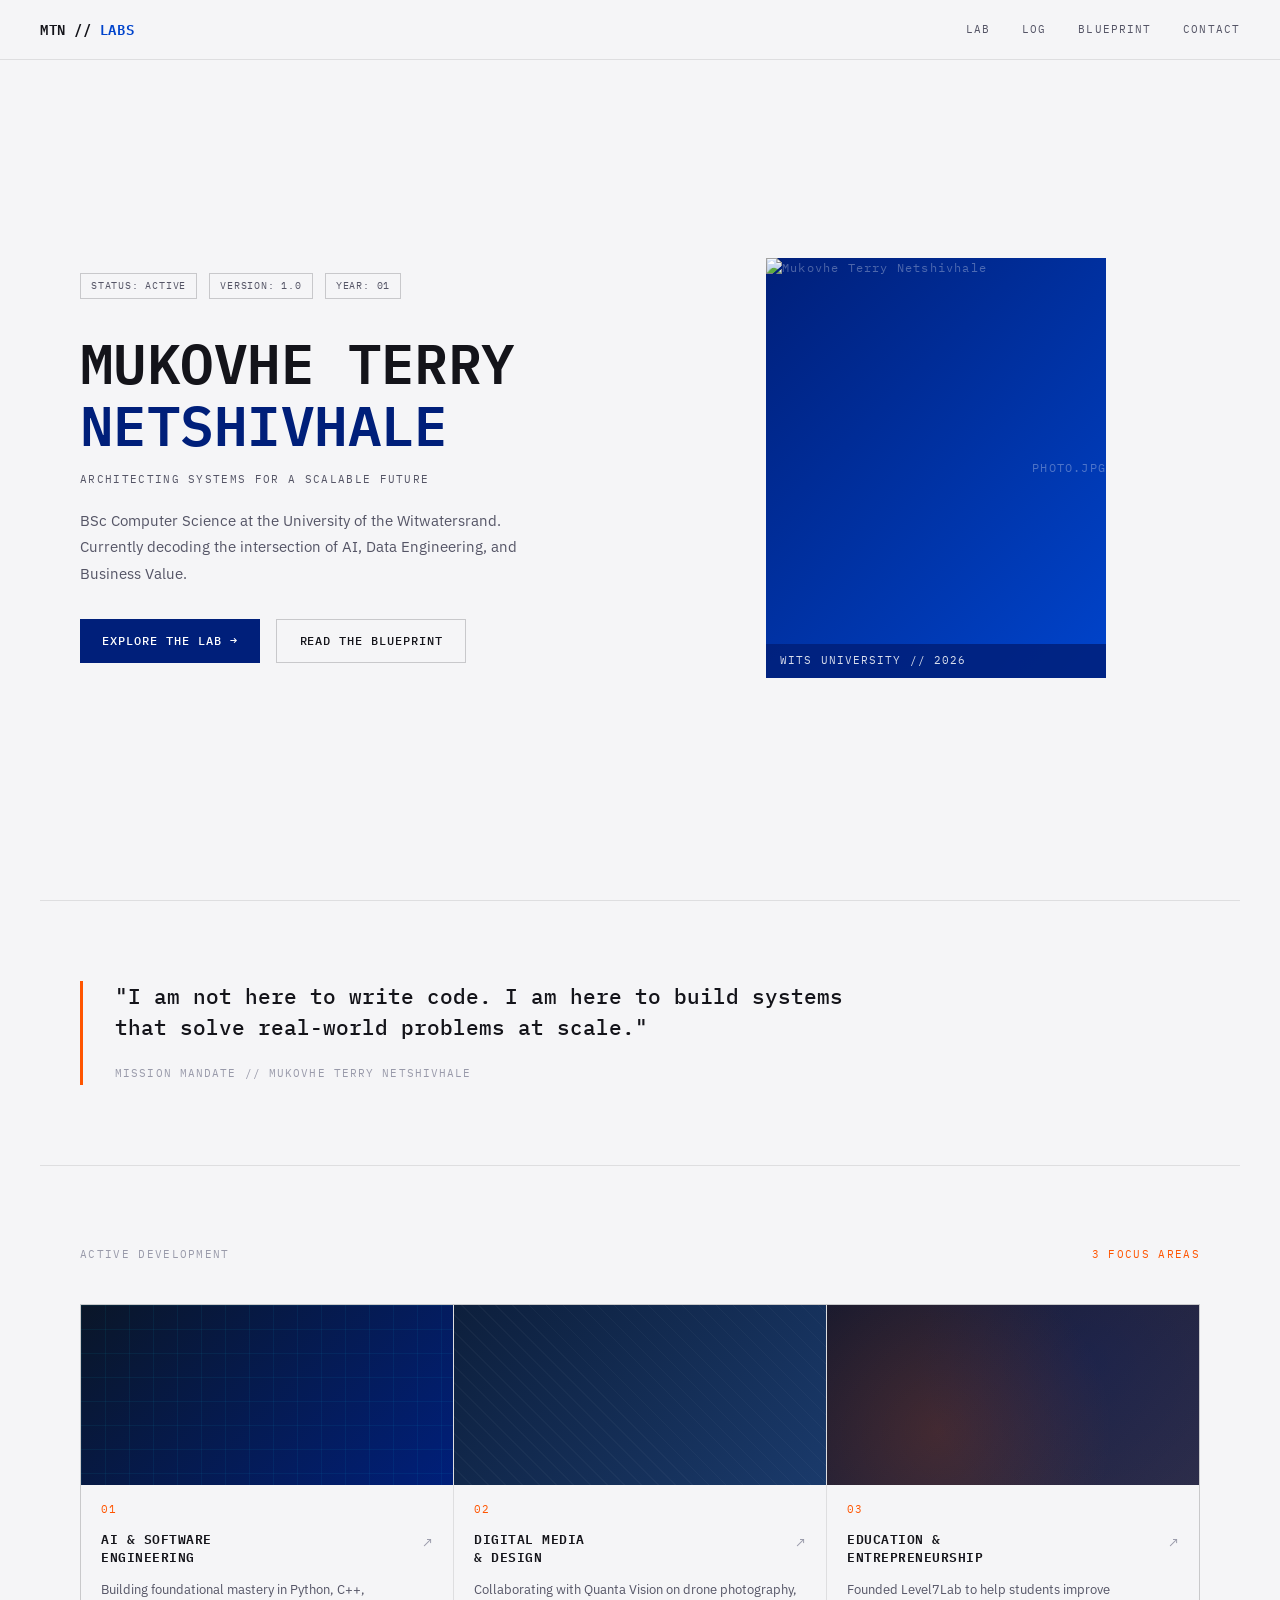
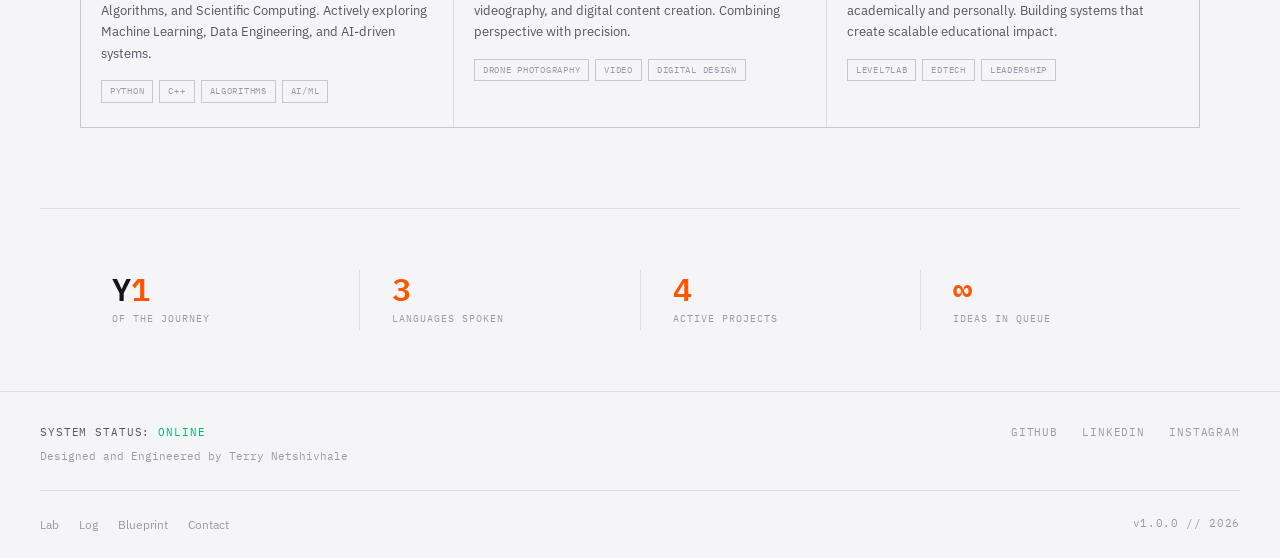
==== index.html @ 5d326236 "Launch portfolio v1.0" ====
<!DOCTYPE html>
<html lang="en">
<head>
<meta charset="UTF-8"/>
<meta name="viewport" content="width=device-width, initial-scale=1.0"/>
<title>MTN // Digital Headquarters</title>
<meta name="description" content="The personal command center for Mukovhe Terry Netshivhale — AI, entrepreneurship, and systemic value creation."/>
<link rel="preconnect" href="https://fonts.googleapis.com">
<link rel="preconnect" href="https://fonts.gstatic.com" crossorigin>
<link href="https://fonts.googleapis.com/css2?family=IBM+Plex+Mono:wght@300;400;500;600&family=IBM+Plex+Sans:wght@300;400;500;600&display=swap" rel="stylesheet">
<link rel="stylesheet" href="style.css"/>
</head>
<body>

<nav class="nav">
  <a href="index.html" class="nav-brand">MTN // <span>LABS</span></a>
  <div class="nav-links">
    <a href="lab.html" class="nav-link">LAB</a>
    <a href="log.html" class="nav-link">LOG</a>
    <a href="blueprint.html" class="nav-link">BLUEPRINT</a>
    <a href="contact.html" class="nav-link">CONTACT</a>
  </div>
  <button class="mobile-toggle" onclick="toggleMenu()">☰</button>
</nav>
<div class="mobile-menu" id="mobileMenu">
  <a href="lab.html">LAB</a>
  <a href="log.html">LOG</a>
  <a href="blueprint.html">BLUEPRINT</a>
  <a href="contact.html">CONTACT</a>
</div>

<main>
  <!-- HERO -->
  <section class="hero">
    <div class="hero-left">
      <div class="status-bar">
        <span class="status-tag">STATUS: ACTIVE</span>
        <span class="status-tag">VERSION: 1.0</span>
        <span class="status-tag">YEAR: 01</span>
      </div>
      <h1 class="hero-name">
        MUKOVHE TERRY<br>
        <span class="name-accent">NETSHIVHALE</span>
      </h1>
      <p class="hero-tagline">ARCHITECTING SYSTEMS FOR A SCALABLE FUTURE</p>
      <p class="hero-desc">BSc Computer Science at the University of the Witwatersrand. Currently decoding the intersection of AI, Data Engineering, and Business Value.</p>
      <div class="hero-ctas">
        <a href="lab.html" class="btn-primary">EXPLORE THE LAB →</a>
        <a href="blueprint.html" class="btn-outline">READ THE BLUEPRINT</a>
      </div>
    </div>
    <div class="hero-right">
      <div class="photo-frame">
        <!-- Replace 'photo.jpg' with your actual image file -->
        <img src="photo.jpg" alt="Mukovhe Terry Netshivhale" class="hero-photo" onerror="this.parentElement.classList.add('photo-placeholder')"/>
        <div class="photo-label">WITS UNIVERSITY // 2026</div>
      </div>
    </div>
  </section>

  <!-- MISSION -->
  <section class="mission reveal">
    <div class="mission-quote">
      <blockquote>"I am not here to write code. I am here to build systems that solve real-world problems at scale."</blockquote>
      <cite>MISSION MANDATE // MUKOVHE TERRY NETSHIVHALE</cite>
    </div>
  </section>

  <!-- FOCUS AREAS -->
  <section class="focus reveal">
    <div class="section-header">
      <span class="section-label">ACTIVE DEVELOPMENT</span>
      <span class="section-label orange">3 FOCUS AREAS</span>
    </div>
    <div class="focus-grid">
      <div class="focus-card">
        <div class="focus-img" style="background:linear-gradient(135deg,#0a1628,#001f7a);">
          <div class="circuit-bg"></div>
        </div>
        <div class="focus-num orange">01</div>
        <div class="focus-content">
          <div class="focus-title-row">
            <h3>AI &amp; SOFTWARE<br>ENGINEERING</h3>
            <span class="arrow">↗</span>
          </div>
          <p>Building foundational mastery in Python, C++, Algorithms, and Scientific Computing. Actively exploring Machine Learning, Data Engineering, and AI-driven systems.</p>
          <div class="tags">
            <span class="tag">PYTHON</span>
            <span class="tag">C++</span>
            <span class="tag">ALGORITHMS</span>
            <span class="tag">AI/ML</span>
          </div>
        </div>
      </div>
      <div class="focus-card">
        <div class="focus-img" style="background:linear-gradient(135deg,#0d1f3c,#1a3a6b);">
          <div class="grid-bg"></div>
        </div>
        <div class="focus-num orange">02</div>
        <div class="focus-content">
          <div class="focus-title-row">
            <h3>DIGITAL MEDIA<br>&amp; DESIGN</h3>
            <span class="arrow">↗</span>
          </div>
          <p>Collaborating with Quanta Vision on drone photography, videography, and digital content creation. Combining perspective with precision.</p>
          <div class="tags">
            <span class="tag">DRONE PHOTOGRAPHY</span>
            <span class="tag">VIDEO</span>
            <span class="tag">DIGITAL DESIGN</span>
          </div>
        </div>
      </div>
      <div class="focus-card">
        <div class="focus-img" style="background:linear-gradient(135deg,#1a1a2e,#2d2d4a);">
          <div class="network-bg"></div>
        </div>
        <div class="focus-num orange">03</div>
        <div class="focus-content">
          <div class="focus-title-row">
            <h3>EDUCATION &amp;<br>ENTREPRENEURSHIP</h3>
            <span class="arrow">↗</span>
          </div>
          <p>Founded Level7Lab to help students improve academically and personally. Building systems that create scalable educational impact.</p>
          <div class="tags">
            <span class="tag">LEVEL7LAB</span>
            <span class="tag">EDTECH</span>
            <span class="tag">LEADERSHIP</span>
          </div>
        </div>
      </div>
    </div>
  </section>

  <!-- QUICK STATS -->
  <section class="stats reveal">
    <div class="stat-item">
      <div class="stat-num">Y<span class="orange">1</span></div>
      <div class="stat-label">OF THE JOURNEY</div>
    </div>
    <div class="stat-divider"></div>
    <div class="stat-item">
      <div class="stat-num"><span class="orange">3</span></div>
      <div class="stat-label">LANGUAGES SPOKEN</div>
    </div>
    <div class="stat-divider"></div>
    <div class="stat-item">
      <div class="stat-num"><span class="orange">4</span></div>
      <div class="stat-label">ACTIVE PROJECTS</div>
    </div>
    <div class="stat-divider"></div>
    <div class="stat-item">
      <div class="stat-num"><span class="orange">∞</span></div>
      <div class="stat-label">IDEAS IN QUEUE</div>
    </div>
  </section>
</main>

<footer class="footer">
  <div class="footer-top">
    <div class="footer-status">
      <span class="system-status">SYSTEM STATUS: <span class="online">ONLINE</span></span>
      <span class="footer-credit">Designed and Engineered by Terry Netshivhale</span>
    </div>
    <div class="footer-socials">
      <a href="https://github.com/terrynets" target="_blank" rel="noopener">GITHUB</a>
      <a href="https://linkedin.com/in/mukovhe-netshivhale" target="_blank" rel="noopener">LINKEDIN</a>
      <a href="https://instagram.com/terrynets" target="_blank" rel="noopener">INSTAGRAM</a>
    </div>
  </div>
  <div class="footer-bottom">
    <div class="footer-nav">
      <a href="lab.html">Lab</a>
      <a href="log.html">Log</a>
      <a href="blueprint.html">Blueprint</a>
      <a href="contact.html">Contact</a>
    </div>
    <span class="footer-version">v1.0.0 // 2026</span>
  </div>
</footer>

<script src="main.js"></script>
</body>
</html>
---- style.css ----
/* ==========================================
   MTN // DIGITAL HEADQUARTERS — STYLESHEET
   Terry Netshivhale · terrynets.github.io
   ========================================== */

:root {
  --bg: #f5f5f7;
  --surface: #ffffff;
  --surface2: #eef0f3;
  --border: rgba(20,20,26,0.1);
  --border-strong: rgba(20,20,26,0.2);
  --text: #14141a;
  --text-muted: #555566;
  --text-dim: #999aaa;
  --orange: #ff5500;
  --blue: #001f7a;
  --blue-mid: #0044cc;
  --green: #00b86b;
  --font-mono: 'IBM Plex Mono', monospace;
  --font-sans: 'IBM Plex Sans', sans-serif;
}

*, *::before, *::after { box-sizing: border-box; margin: 0; padding: 0; }
html { scroll-behavior: smooth; }

body {
  background: var(--bg);
  color: var(--text);
  font-family: var(--font-sans);
  font-size: 16px;
  line-height: 1.6;
  overflow-x: hidden;
}

/* ========== NAV ========== */
.nav {
  position: fixed;
  top: 0; left: 0; right: 0;
  z-index: 100;
  background: rgba(245,245,247,0.92);
  backdrop-filter: blur(12px);
  border-bottom: 1px solid var(--border);
  padding: 0 2.5rem;
  height: 60px;
  display: flex;
  align-items: center;
  justify-content: space-between;
}

.nav-brand {
  font-family: var(--font-mono);
  font-size: 14px;
  font-weight: 600;
  color: var(--text);
  text-decoration: none;
  letter-spacing: 0.04em;
}
.nav-brand span { color: var(--blue-mid); }

.nav-links {
  display: flex;
  gap: 2rem;
  list-style: none;
}

.nav-link {
  font-family: var(--font-mono);
  font-size: 11px;
  color: var(--text-muted);
  text-decoration: none;
  letter-spacing: 0.1em;
  transition: color 0.2s;
}
.nav-link:hover, .nav-link.active { color: var(--text); }
.nav-link.active { border-bottom: 2px solid var(--orange); padding-bottom: 2px; }

.mobile-toggle {
  display: none;
  background: none;
  border: none;
  font-size: 20px;
  cursor: pointer;
  color: var(--text);
}

.mobile-menu {
  display: none;
  position: fixed;
  top: 60px; left: 0; right: 0;
  background: var(--surface);
  border-bottom: 1px solid var(--border);
  padding: 1.5rem 2.5rem;
  flex-direction: column;
  gap: 1.25rem;
  z-index: 99;
}
.mobile-menu.open { display: flex; }
.mobile-menu a {
  font-family: var(--font-mono);
  font-size: 13px;
  color: var(--text-muted);
  text-decoration: none;
  letter-spacing: 0.1em;
}

/* ========== HERO ========== */
.hero {
  min-height: 100vh;
  padding: 100px 2.5rem 4rem;
  max-width: 1200px;
  margin: 0 auto;
  display: grid;
  grid-template-columns: 1fr 1fr;
  gap: 4rem;
  align-items: center;
}

.status-bar {
  display: flex;
  gap: 0.75rem;
  flex-wrap: wrap;
  margin-bottom: 2rem;
}
.status-tag {
  font-family: var(--font-mono);
  font-size: 10px;
  padding: 4px 10px;
  border: 1px solid var(--border-strong);
  color: var(--text-muted);
  letter-spacing: 0.08em;
}

.hero-name {
  font-family: var(--font-mono);
  font-size: clamp(2rem, 5vw, 3.5rem);
  font-weight: 600;
  line-height: 1.1;
  letter-spacing: -0.01em;
  margin-bottom: 1rem;
}
.name-accent { color: var(--blue); }

.hero-tagline {
  font-family: var(--font-mono);
  font-size: 11px;
  color: var(--text-muted);
  letter-spacing: 0.12em;
  margin-bottom: 1.25rem;
}

.hero-desc {
  font-size: 15px;
  color: var(--text-muted);
  line-height: 1.75;
  max-width: 480px;
  margin-bottom: 2rem;
}

.hero-ctas {
  display: flex;
  gap: 1rem;
  flex-wrap: wrap;
}

.btn-primary {
  display: inline-flex;
  align-items: center;
  padding: 0.7rem 1.4rem;
  background: var(--blue);
  color: #fff;
  font-family: var(--font-mono);
  font-size: 12px;
  font-weight: 500;
  letter-spacing: 0.08em;
  text-decoration: none;
  border: none;
  cursor: pointer;
  transition: all 0.2s;
}
.btn-primary:hover { background: var(--blue-mid); transform: translateY(-2px); }

.btn-outline {
  display: inline-flex;
  align-items: center;
  padding: 0.7rem 1.4rem;
  background: transparent;
  color: var(--text);
  font-family: var(--font-mono);
  font-size: 12px;
  font-weight: 500;
  letter-spacing: 0.08em;
  text-decoration: none;
  border: 1px solid var(--border-strong);
  transition: all 0.2s;
}
.btn-outline:hover { border-color: var(--blue); color: var(--blue); }

/* PHOTO */
.hero-right { display: flex; justify-content: center; }
.photo-frame {
  position: relative;
  width: 340px;
  max-width: 100%;
}
.hero-photo {
  width: 100%;
  height: 420px;
  object-fit: cover;
  object-position: top;
  display: block;
  filter: grayscale(10%);
}
.photo-placeholder {
  width: 340px;
  height: 420px;
  background: linear-gradient(135deg, var(--blue), #0044cc);
  display: flex;
  align-items: center;
  justify-content: center;
  color: rgba(255,255,255,0.3);
  font-family: var(--font-mono);
  font-size: 12px;
  letter-spacing: 0.1em;
}
.photo-placeholder::after { content: 'PHOTO.JPG'; }
.photo-label {
  position: absolute;
  bottom: 0; left: 0; right: 0;
  background: rgba(0,31,122,0.85);
  color: rgba(255,255,255,0.85);
  font-family: var(--font-mono);
  font-size: 11px;
  letter-spacing: 0.1em;
  padding: 8px 14px;
}

/* ========== MISSION ========== */
.mission {
  border-top: 1px solid var(--border);
  padding: 5rem 2.5rem;
  max-width: 1200px;
  margin: 0 auto;
}
.mission-quote {
  border-left: 3px solid var(--orange);
  padding-left: 2rem;
  max-width: 800px;
}
.mission-quote blockquote {
  font-family: var(--font-mono);
  font-size: clamp(1rem, 2.5vw, 1.3rem);
  font-weight: 500;
  line-height: 1.5;
  color: var(--text);
  margin-bottom: 1rem;
}
.mission-quote cite {
  font-family: var(--font-mono);
  font-size: 11px;
  color: var(--text-dim);
  letter-spacing: 0.1em;
  font-style: normal;
}

/* ========== FOCUS ========== */
.focus {
  border-top: 1px solid var(--border);
  padding: 5rem 2.5rem;
  max-width: 1200px;
  margin: 0 auto;
}
.section-header {
  display: flex;
  justify-content: space-between;
  align-items: center;
  margin-bottom: 2.5rem;
}
.section-label {
  font-family: var(--font-mono);
  font-size: 11px;
  color: var(--text-dim);
  letter-spacing: 0.12em;
}
.section-label.orange { color: var(--orange); }

.focus-grid {
  display: grid;
  grid-template-columns: repeat(3, 1fr);
  gap: 1px;
  background: var(--border);
  border: 1px solid var(--border);
}

.focus-card {
  background: var(--bg);
  transition: background 0.2s;
  overflow: hidden;
}
.focus-card:hover { background: var(--surface); }

.focus-img {
  height: 180px;
  position: relative;
  overflow: hidden;
}
.circuit-bg {
  position: absolute;
  inset: 0;
  background-image:
    linear-gradient(rgba(0,229,255,0.06) 1px, transparent 1px),
    linear-gradient(90deg, rgba(0,229,255,0.06) 1px, transparent 1px);
  background-size: 24px 24px;
}
.grid-bg {
  position: absolute;
  inset: 0;
  background-image: repeating-linear-gradient(
    45deg, rgba(255,255,255,0.03) 0px, rgba(255,255,255,0.03) 1px,
    transparent 1px, transparent 12px
  );
}
.network-bg {
  position: absolute;
  inset: 0;
  background: radial-gradient(circle at 30% 70%, rgba(255,85,0,0.15) 0%, transparent 60%),
              radial-gradient(circle at 70% 30%, rgba(0,31,122,0.2) 0%, transparent 60%);
}

.focus-num {
  font-family: var(--font-mono);
  font-size: 11px;
  letter-spacing: 0.1em;
  padding: 1rem 1.25rem 0;
}
.focus-content { padding: 0.75rem 1.25rem 1.5rem; }
.focus-title-row {
  display: flex;
  justify-content: space-between;
  align-items: flex-start;
  margin-bottom: 0.75rem;
}
.focus-title-row h3 {
  font-family: var(--font-mono);
  font-size: 13px;
  font-weight: 600;
  letter-spacing: 0.04em;
  line-height: 1.4;
}
.arrow { color: var(--text-dim); font-size: 14px; margin-top: 2px; }
.focus-card:hover .arrow { color: var(--orange); }
.focus-content p {
  font-size: 13px;
  color: var(--text-muted);
  line-height: 1.65;
  margin-bottom: 1rem;
}

/* TAGS */
.tags { display: flex; flex-wrap: wrap; gap: 6px; }
.tag {
  font-family: var(--font-mono);
  font-size: 9px;
  padding: 3px 8px;
  border: 1px solid var(--border-strong);
  color: var(--text-dim);
  letter-spacing: 0.08em;
}

/* ========== STATS ========== */
.stats {
  border-top: 1px solid var(--border);
  padding: 3rem 2.5rem;
  max-width: 1200px;
  margin: 0 auto;
  display: flex;
  align-items: center;
  gap: 0;
}
.stat-item { flex: 1; padding: 1rem 2rem; }
.stat-divider { width: 1px; height: 60px; background: var(--border); }
.stat-num {
  font-family: var(--font-mono);
  font-size: 2rem;
  font-weight: 600;
  line-height: 1;
  margin-bottom: 0.4rem;
}
.stat-label {
  font-family: var(--font-mono);
  font-size: 10px;
  color: var(--text-dim);
  letter-spacing: 0.1em;
}

/* ========== PAGE COMMON ========== */
.page-main {
  padding-top: 80px;
  max-width: 1200px;
  margin: 0 auto;
  padding-left: 2.5rem;
  padding-right: 2.5rem;
  padding-bottom: 5rem;
}
.page-header {
  padding: 4rem 0 3rem;
  border-bottom: 1px solid var(--border);
  margin-bottom: 3rem;
}
.page-eyebrow {
  font-family: var(--font-mono);
  font-size: 11px;
  color: var(--orange);
  letter-spacing: 0.12em;
  margin-bottom: 0.75rem;
}
.page-title {
  font-family: var(--font-mono);
  font-size: clamp(2rem, 5vw, 3.5rem);
  font-weight: 600;
  letter-spacing: -0.01em;
  margin-bottom: 1rem;
}
.page-sub {
  font-size: 15px;
  color: var(--text-muted);
  max-width: 560px;
  line-height: 1.7;
}

/* ========== PROJECTS (LAB) ========== */
.projects {
  display: grid;
  grid-template-columns: 1fr 1fr;
  gap: 1px;
  background: var(--border);
  border: 1px solid var(--border);
  margin-bottom: 4rem;
}
.project-card {
  background: var(--bg);
  padding: 2rem;
  transition: background 0.2s;
}
.project-card:hover { background: var(--surface); }
.project-top {
  display: flex;
  align-items: center;
  gap: 8px;
  margin-bottom: 1rem;
}
.project-lang {
  font-family: var(--font-mono);
  font-size: 10px;
  letter-spacing: 0.1em;
  font-weight: 600;
}
.project-dot { color: var(--text-dim); }
.project-status {
  font-family: var(--font-mono);
  font-size: 10px;
  letter-spacing: 0.08em;
}
.project-status.in-progress { color: var(--text-dim); }
.project-status.active { color: var(--green); }
.project-arrow { margin-left: auto; color: var(--text-dim); font-size: 14px; }
.project-card:hover .project-arrow { color: var(--orange); }
.project-name {
  font-family: var(--font-mono);
  font-size: 14px;
  font-weight: 600;
  letter-spacing: 0.04em;
  margin-bottom: 0.75rem;
}
.project-desc {
  font-size: 13px;
  color: var(--text-muted);
  line-height: 1.65;
}

/* QUEUED */
.coming-next { margin-top: 1rem; }
.queued-list {
  border: 1px solid var(--border);
}
.queued-item {
  display: flex;
  align-items: center;
  gap: 1.5rem;
  padding: 1.1rem 1.5rem;
  border-bottom: 1px solid var(--border);
  transition: background 0.2s;
}
.queued-item:last-child { border-bottom: none; }
.queued-item:hover { background: var(--surface); }
.queued-num {
  font-family: var(--font-mono);
  font-size: 11px;
  color: var(--text-dim);
  min-width: 24px;
}
.queued-name {
  font-family: var(--font-mono);
  font-size: 13px;
  font-weight: 500;
  flex: 1;
}
.queued-tag {
  font-family: var(--font-mono);
  font-size: 10px;
  color: var(--text-dim);
  letter-spacing: 0.08em;
  padding: 2px 8px;
  border: 1px solid var(--border);
}

/* ========== LOG ========== */
.log-entries { display: flex; flex-direction: column; }
.log-entry {
  display: grid;
  grid-template-columns: 140px 1fr;
  gap: 2rem;
  padding: 2rem 0;
  border-bottom: 1px solid var(--border);
}
.log-entry:first-child { border-top: 1px solid var(--border); }
.log-date {
  font-family: var(--font-mono);
  font-size: 11px;
  color: var(--text-dim);
  letter-spacing: 0.08em;
  padding-top: 4px;
}
.log-title {
  font-family: var(--font-mono);
  font-size: 14px;
  font-weight: 600;
  letter-spacing: 0.02em;
  margin-bottom: 0.6rem;
}
.log-text {
  font-size: 14px;
  color: var(--text-muted);
  line-height: 1.75;
  margin-bottom: 0.75rem;
}

/* ========== BLUEPRINT ========== */
.blueprint-section { display: flex; flex-direction: column; gap: 2.5rem; }
.bp-block {
  border: 1px solid var(--border);
}
.bp-header {
  display: flex;
  justify-content: space-between;
  align-items: center;
  padding: 1rem 1.5rem;
  border-bottom: 1px solid var(--border);
  background: var(--surface2);
}
.bp-label {
  font-family: var(--font-mono);
  font-size: 11px;
  color: var(--text-dim);
  letter-spacing: 0.1em;
}
.bp-label.blue { color: var(--blue-mid); }
.module-list { }
.module-item {
  display: flex;
  align-items: center;
  padding: 0.9rem 1.5rem;
  border-bottom: 1px solid var(--border);
  gap: 1.25rem;
  transition: background 0.15s;
}
.module-item:last-child { border-bottom: none; }
.module-item:hover { background: var(--surface); }
.mod-num {
  font-family: var(--font-mono);
  font-size: 11px;
  color: var(--text-dim);
  min-width: 28px;
}
.mod-name {
  font-size: 14px;
  color: var(--text);
  flex: 1;
}
.mod-status {
  font-family: var(--font-mono);
  font-size: 10px;
  letter-spacing: 0.08em;
}
.mod-status.active { color: var(--orange); }
.mod-status.queued { color: var(--text-dim); }
.mod-status.exploring { color: var(--blue-mid); }

/* ========== CONTACT ========== */
.contact-section { }
.contact-grid {
  display: grid;
  grid-template-columns: 1fr 1fr;
  gap: 4rem;
  align-items: start;
}

.form-note {
  font-size: 13px;
  color: var(--text-muted);
  line-height: 1.7;
  margin-bottom: 1.75rem;
  padding: 1rem 1.25rem;
  border: 1px solid var(--border);
  background: var(--surface2);
  font-family: var(--font-mono);
}
.form-group { margin-bottom: 1.25rem; }
.form-label {
  display: block;
  font-family: var(--font-mono);
  font-size: 10px;
  color: var(--text-dim);
  letter-spacing: 0.1em;
  margin-bottom: 0.4rem;
}
.form-input {
  width: 100%;
  padding: 0.7rem 1rem;
  background: var(--surface);
  border: 1px solid var(--border-strong);
  color: var(--text);
  font-family: var(--font-sans);
  font-size: 14px;
  outline: none;
  transition: border-color 0.2s;
}
.form-input:focus { border-color: var(--blue); }
.form-select { appearance: none; cursor: pointer; }
.form-textarea { resize: vertical; min-height: 120px; }
.send-btn {
  width: 100%;
  justify-content: center;
  font-size: 13px;
  padding: 1rem;
  margin-top: 0.5rem;
}
.form-disclaimer {
  font-family: var(--font-mono);
  font-size: 10px;
  color: var(--text-dim);
  line-height: 1.6;
  margin-top: 0.75rem;
  letter-spacing: 0.04em;
}

.contact-links {
  border: 1px solid var(--border);
  margin-bottom: 1.5rem;
}
.contact-link-item {
  display: flex;
  align-items: center;
  justify-content: space-between;
  padding: 1.1rem 1.5rem;
  border-bottom: 1px solid var(--border);
  text-decoration: none;
  color: var(--text);
  transition: background 0.2s;
}
.contact-link-item:last-child { border-bottom: none; }
.contact-link-item:hover { background: var(--surface2); }
.cl-label {
  font-family: var(--font-mono);
  font-size: 10px;
  color: var(--text-dim);
  letter-spacing: 0.08em;
  margin-bottom: 3px;
}
.cl-value {
  font-size: 14px;
  font-weight: 500;
}
.cl-arrow {
  font-size: 14px;
  color: var(--text-dim);
  transition: transform 0.2s, color 0.2s;
}
.contact-link-item:hover .cl-arrow { transform: translate(3px,-3px); color: var(--orange); }

.availability-card {
  border: 1px solid var(--border);
  padding: 1.5rem;
  background: var(--surface);
}
.av-label {
  font-family: var(--font-mono);
  font-size: 10px;
  color: var(--text-dim);
  letter-spacing: 0.1em;
  margin-bottom: 1rem;
}
.av-status {
  font-size: 13px;
  color: var(--text-muted);
  margin-bottom: 0.5rem;
  font-family: var(--font-mono);
}

/* ========== FOOTER ========== */
.footer {
  border-top: 1px solid var(--border);
  padding: 2rem 2.5rem 1.5rem;
}
.footer-top {
  display: flex;
  justify-content: space-between;
  align-items: flex-start;
  margin-bottom: 1.5rem;
  padding-bottom: 1.5rem;
  border-bottom: 1px solid var(--border);
}
.system-status {
  display: block;
  font-family: var(--font-mono);
  font-size: 11px;
  color: var(--text-muted);
  letter-spacing: 0.08em;
  margin-bottom: 0.4rem;
}
.footer-credit {
  font-family: var(--font-mono);
  font-size: 11px;
  color: var(--text-dim);
  display: block;
}
.footer-socials {
  display: flex;
  gap: 1.5rem;
}
.footer-socials a {
  font-family: var(--font-mono);
  font-size: 11px;
  color: var(--text-dim);
  text-decoration: none;
  letter-spacing: 0.08em;
  transition: color 0.2s;
}
.footer-socials a:hover { color: var(--orange); }
.footer-bottom {
  display: flex;
  justify-content: space-between;
  align-items: center;
}
.footer-nav { display: flex; gap: 1.25rem; }
.footer-nav a {
  font-size: 12px;
  color: var(--text-dim);
  text-decoration: none;
  transition: color 0.2s;
}
.footer-nav a:hover { color: var(--text); }
.footer-version {
  font-family: var(--font-mono);
  font-size: 11px;
  color: var(--text-dim);
  letter-spacing: 0.06em;
}

/* ========== UTILITIES ========== */
.orange { color: var(--orange); }
.blue { color: var(--blue-mid); }
.online { color: var(--green); }

.reveal {
  opacity: 0;
  transform: translateY(24px);
  transition: opacity 0.6s ease, transform 0.6s ease;
}
.reveal.visible {
  opacity: 1;
  transform: translateY(0);
}

/* ========== RESPONSIVE ========== */
@media (max-width: 900px) {
  .hero { grid-template-columns: 1fr; gap: 2.5rem; padding-top: 90px; }
  .hero-right { order: -1; }
  .photo-frame { width: 100%; max-width: 340px; }
  .focus-grid { grid-template-columns: 1fr; }
  .projects { grid-template-columns: 1fr; }
  .contact-grid { grid-template-columns: 1fr; gap: 2rem; }
  .stats { flex-wrap: wrap; }
  .stat-divider { display: none; }
  .stat-item { min-width: 45%; }
}

@media (max-width: 640px) {
  .nav { padding: 0 1.25rem; }
  .nav-links { display: none; }
  .mobile-toggle { display: block; }
  .hero { padding: 80px 1.25rem 3rem; }
  .mission, .focus, .stats { padding-left: 1.25rem; padding-right: 1.25rem; }
  .page-main { padding-left: 1.25rem; padding-right: 1.25rem; }
  .log-entry { grid-template-columns: 1fr; gap: 0.5rem; }
  .footer { padding: 1.5rem 1.25rem; }
  .footer-top { flex-direction: column; gap: 1rem; }
  .bp-header { flex-direction: column; align-items: flex-start; gap: 4px; }
}
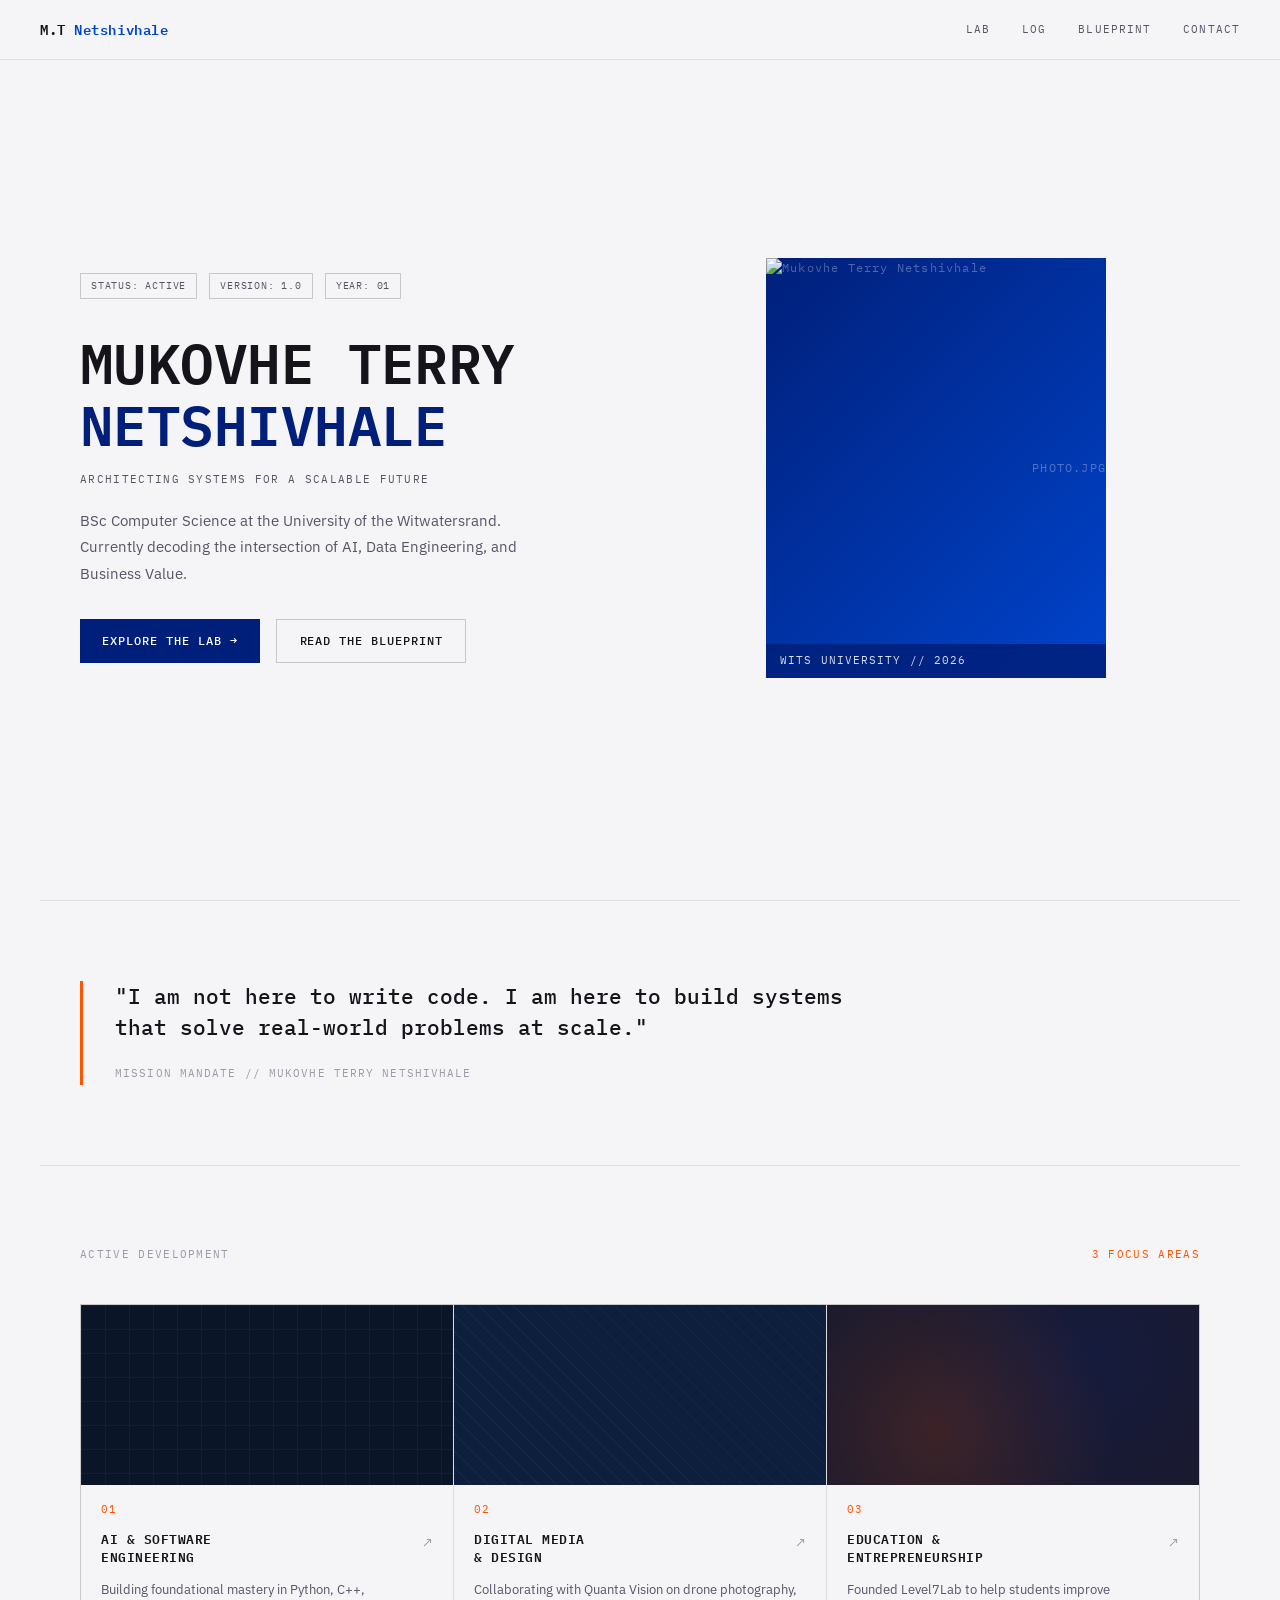
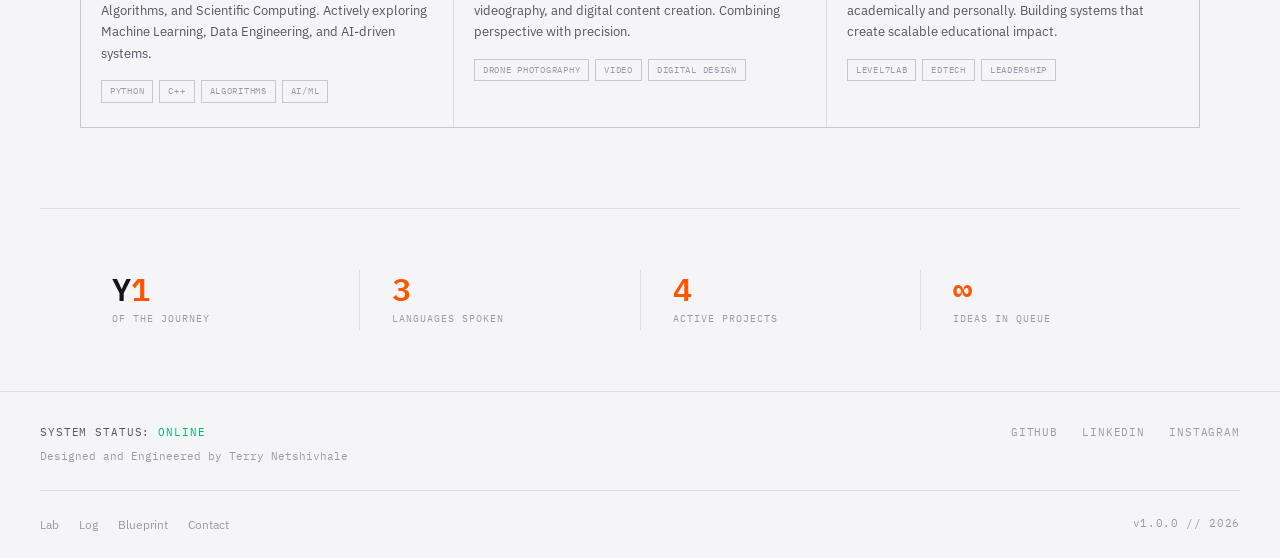
==== commit cc078a7b: "Update index.html" ====
--- a/index.html
+++ b/index.html
@@ -13,7 +13,7 @@
 <body>
 
 <nav class="nav">
-  <a href="index.html" class="nav-brand">MTN // <span>LABS</span></a>
+  <a href="index.html" class="nav-brand">M.T <span>Netshivhale</span></a>
   <div class="nav-links">
     <a href="lab.html" class="nav-link">LAB</a>
     <a href="log.html" class="nav-link">LOG</a>
@@ -51,8 +51,7 @@
     </div>
     <div class="hero-right">
       <div class="photo-frame">
-        <!-- Replace 'photo.jpg' with your actual image file -->
-        <img src="photo.jpg" alt="Mukovhe Terry Netshivhale" class="hero-photo" onerror="this.parentElement.classList.add('photo-placeholder')"/>
+        <img src="https://i.imgur.com/zWP3Snd.jpeg" alt="Mukovhe Terry Netshivhale" class="hero-photo" onerror="this.parentElement.classList.add('photo-placeholder')"/>
         <div class="photo-label">WITS UNIVERSITY // 2026</div>
       </div>
     </div>
@@ -74,7 +73,7 @@
     </div>
     <div class="focus-grid">
       <div class="focus-card">
-        <div class="focus-img" style="background:linear-gradient(135deg,#0a1628,#001f7a);">
+        <div class="focus-img" style="background-image: url('./images/ai-engineering.jpg'); background-size: cover; background-position: center; background-color: #0a1628;">
           <div class="circuit-bg"></div>
         </div>
         <div class="focus-num orange">01</div>
@@ -93,7 +92,7 @@
         </div>
       </div>
       <div class="focus-card">
-        <div class="focus-img" style="background:linear-gradient(135deg,#0d1f3c,#1a3a6b);">
+        <div class="focus-img" style="background-image: url('./images/digital-media.jpg'); background-size: cover; background-position: center; background-color: #0d1f3c;">
           <div class="grid-bg"></div>
         </div>
         <div class="focus-num orange">02</div>
@@ -111,7 +110,7 @@
         </div>
       </div>
       <div class="focus-card">
-        <div class="focus-img" style="background:linear-gradient(135deg,#1a1a2e,#2d2d4a);">
+        <div class="focus-img" style="background-image: url('./images/education-entrepreneurship.jpg'); background-size: cover; background-position: center; background-color: #1a1a2e;">
           <div class="network-bg"></div>
         </div>
         <div class="focus-num orange">03</div>
@@ -180,4 +179,4 @@
 
 <script src="main.js"></script>
 </body>
-</html>+</html>
